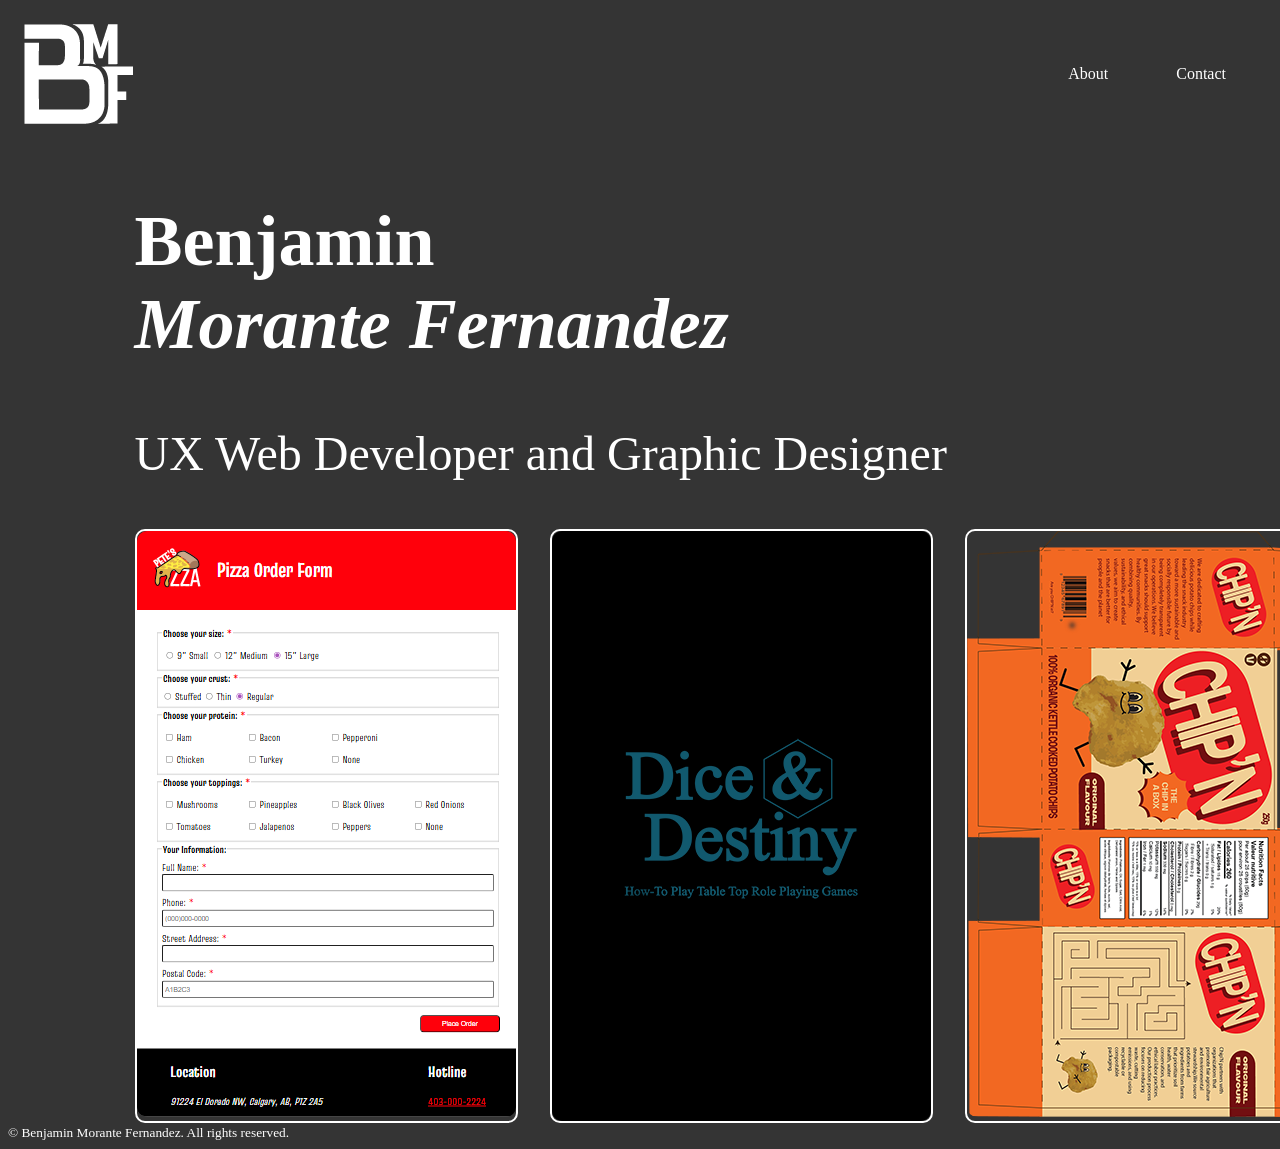
==== index.html @ 22039116 "developing project cards + added storyhive and chip'n commercial project cards + styled card hover +" ====
<!DOCTYPE html>
<html lang="en">
<head>
    <meta charset="UTF-8">
    <meta name="viewport" content="width=device-width, initial-scale=1.0">
    <title>BMF Portfolio</title>
    <link rel="stylesheet" href="styles.css">
</head>
<!-- Try to host this on Github for now -->
<body>
    <header>
        <img src="assets/BMF white logo - SAIT YR 1.webp" alt="Benjamin Morante Fernandez Logo">
        <Nav>
            <ul>
                <li><a href="about.html">About</a></li>
                <li><a href="contact.html">Contact</a></li>
            </ul>
        </Nav>
    </header>
    <main>
        <section id="hero-image">
            <h1>Benjamin<br><span id="hero_last-name">Morante Fernandez</span></h1>
            <p>UX Web Developer and Graphic Designer</p>
        </section>

        <section id="project-overview">

            <section class="project-card" id="pizza-form">
                <div class="frontside">
                    <img src="assets/pizza_form/pizza-form_tablet.png" alt="Pizza ordering form">
                </div>
                <div class="backside">
                    <h2>Pizza Ordering form</h2>
                    <p>Tasked with creating a pizza brand for a fictitous local shop and developing a responsive ordering form.</p>
                    <a href="#P1">Discover the process</a>
                </div>
            </section>

            <section class="project-card" id="storyhive">
                <div class="frontside">
                    <img src="assets/dice_and_destiny/Thumbnail.png" alt="Dice and Destiny: How to play tabletop roleplaying games">
                </div>
                <div class="backside">
                    <h2>Storyhive Application</h2>
                    <p>I've applied for Telus Storyhive's 2026 voices to create a how-to series for playing tabletop roleplaying games. Creating motion graphics for the elevator pitch</p>
                    <a href="#P1">More about Dice &amp; Destiny</a>
                </div>
            </section>

            <section class="project-card" id="chip'n">
                <div class="frontside">
                    <img src="assets/chip'n/Chip'N Box_Original Flavour.webp" alt="Chip'n Product Box">
                </div>
                <div class="backside">
                    <h2>Chip'N Commercial</h2>
                    <p>Worked in a team of 5 to produce a commercial for a chip company. Created motion graphics, edited commercial, and built the product box layouts with brand designer's graphics.  </p>
                    <a href="#P2">Learn more</a>
                </div>
            </section>
        </section>

        <section id="contact-form">

        </section>
    </main>
    <footer>
        <small>&copy; Benjamin Morante Fernandez. All rights reserved.</small>
    </footer>
</body>
</html>
---- styles.css ----
*{box-sizing: border-box;}

/* Desktop First Design */

body{
    font-family: ;
    display: grid;
    grid-template-areas: 
    "header header header"
    "main main main"
    "footer footer footer";

    background-color: #343434;
    color: white;
    /* margin: 0; */
}

/* HEADER */
header{
    grid-area: header;
    display: flex;
    justify-content: space-between;
    padding: 1rem;
    align-items: center;
}
ul li{
    display: inline;
}
ul li a{
    padding: 2rem;
    justify-content: center;
    color: white;
    text-decoration: none;
}

/* MAIN */
main{
    width: 80%;
    margin: 0 auto;
    grid-area: main;
}
#hero-image{
    font-size: 3rem;
    h1 span{
        font-style: italic;
    }
}
#project-overview{
    display: flex;
    gap: 2rem;
}
.project-card{
    position: relative;
    align-items: center;
    border: 2px solid white;
    border-radius: 10px;
    transition: transform 0.5s ease, box-shadow 0.5s ease;
    /* how do I make it so that when I hover over this card, it reveals information about the project? */
    /* maybe make it a clickable anchor as well as having a button that can take you down to the project section of the page. I don't want to send my viewer away from my page but I'll make sure to limit my file size to 1.4mb and lazy load images as well.  */
    img{
        border-radius: 10px;
    };
}
.backside{
    display: none;
    border-radius: 10px;
}
.project-card:hover{
    transform: translateY(-10px);
    box-shadow: 0 10px 10px rgba(0, 0, 0, .5);
    .backside{
        background-color: rgba(0, 0, 0, .9);
        display: block;
        position: absolute;
        top: 0;
        padding: 2rem;
        height: 100%;
    }
}

#storyhive .frontside{
    background-color: black;
    height: 100%;
    display: flex;
    align-items: center;
    border-radius: 10px;
}


/* FOOTER */
footer{
    grid-area: footer;
}

/* Tablet Design */


/* Mobile Design */
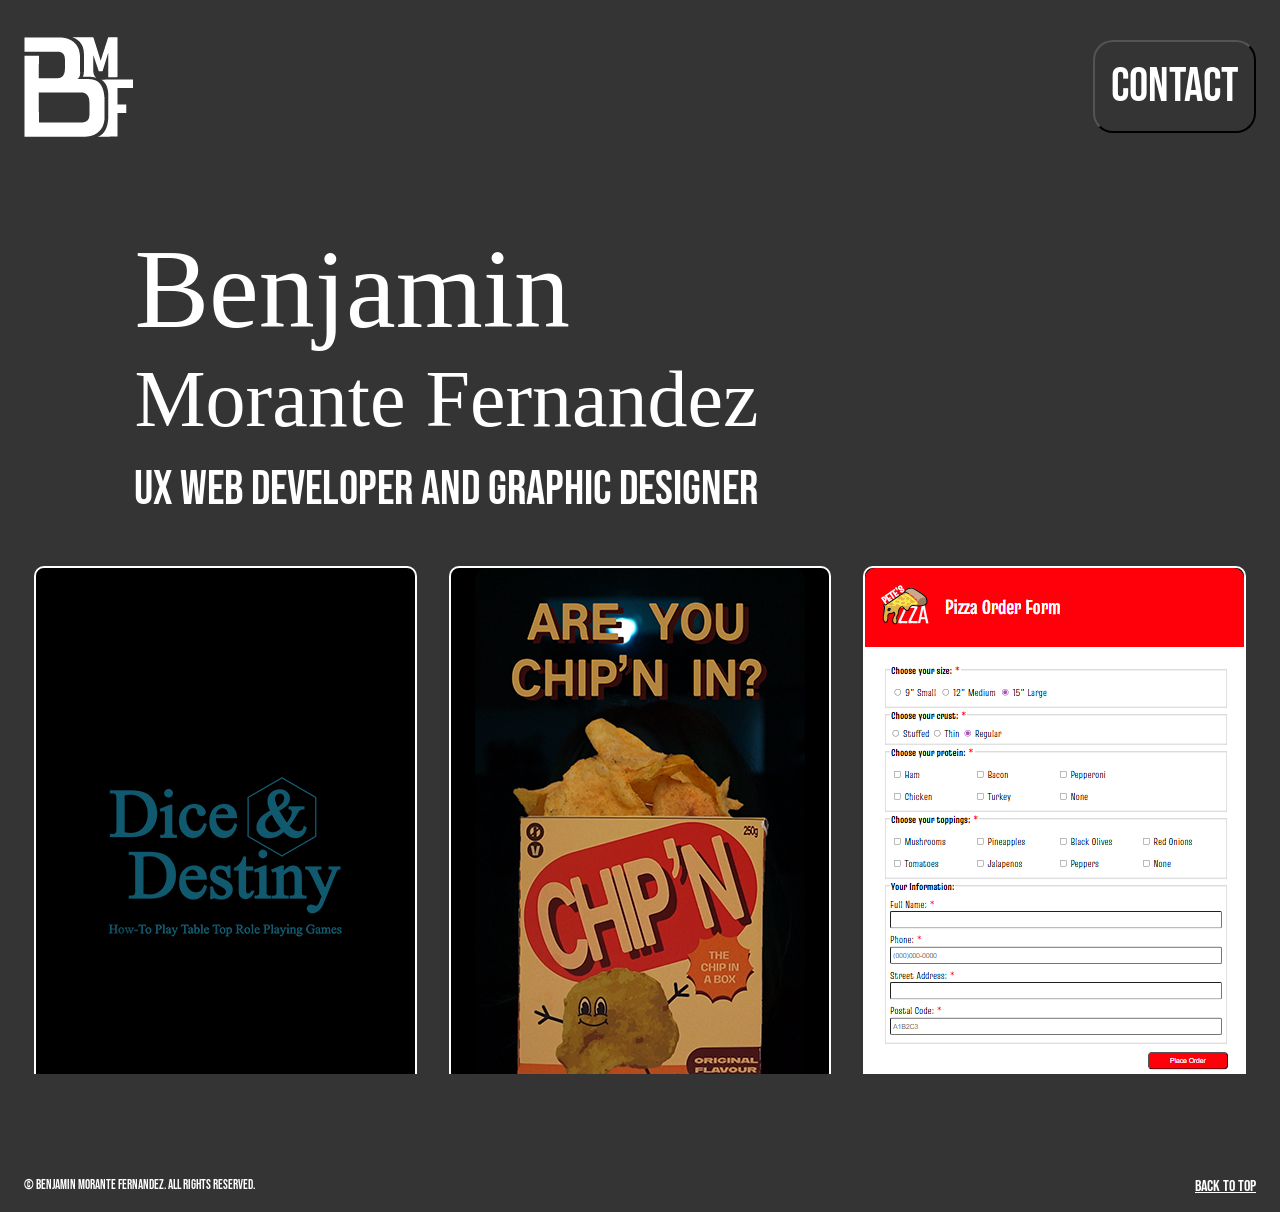
==== commit f1212ba3: "asset optimization, animation, and responsive design + optimized project-card images + added google " ====
--- a/index.html
+++ b/index.html
@@ -12,19 +12,40 @@
         <img src="assets/BMF white logo - SAIT YR 1.webp" alt="Benjamin Morante Fernandez Logo">
         <Nav>
             <ul>
-                <li><a href="about.html">About</a></li>
-                <li><a href="contact.html">Contact</a></li>
+                <li><button id="show-contact-form">Contact</button></li>
             </ul>
         </Nav>
     </header>
     <main>
-        <section id="hero-image">
-            <h1>Benjamin<br><span id="hero_last-name">Morante Fernandez</span></h1>
-            <p>UX Web Developer and Graphic Designer</p>
+        <section id="hero">
+            <h1><div id="hero_first-name">Benjamin </div><div id="hero_last-name">Morante Fernandez</div></h1>
+            <p id="hero_tag">UX Web Developer and Graphic Designer</p>
         </section>
 
         <section id="project-overview">
-
+            
+            <section class="project-card" id="storyhive">
+                <div class="frontside">
+                    <img src="assets/dice_and_destiny/Thumbnail.png" alt="Dice and Destiny: How to play tabletop roleplaying games">
+                </div>
+                <div class="backside">
+                    <h2>Storyhive Application</h2>
+                    <p>I've applied for Telus Storyhive's 2026 voices to create a how-to series for playing tabletop roleplaying games. Creating motion graphics for the elevator pitch</p>
+                    <a href="#P1">More about Dice &amp; Destiny</a>
+                </div>
+            </section>
+            
+            <section class="project-card" id="chipn">
+                <div class="frontside">
+                    <img src="assets/chipn/are-you-chipn-in.webp" alt="Chip'n Product Box">
+                </div>
+                <div class="backside">
+                    <h2>Chip'N Commercial</h2>
+                    <p>Worked in a team of 5 to produce a commercial for a chip company. Created motion graphics, edited commercial, and built the product box layouts with brand designer's graphics.  </p>
+                    <a href="#P2">Learn more</a>
+                </div>
+            </section>
+            
             <section class="project-card" id="pizza-form">
                 <div class="frontside">
                     <img src="assets/pizza_form/pizza-form_tablet.png" alt="Pizza ordering form">
@@ -35,36 +56,52 @@
                     <a href="#P1">Discover the process</a>
                 </div>
             </section>
-
-            <section class="project-card" id="storyhive">
-                <div class="frontside">
-                    <img src="assets/dice_and_destiny/Thumbnail.png" alt="Dice and Destiny: How to play tabletop roleplaying games">
-                </div>
-                <div class="backside">
-                    <h2>Storyhive Application</h2>
-                    <p>I've applied for Telus Storyhive's 2026 voices to create a how-to series for playing tabletop roleplaying games. Creating motion graphics for the elevator pitch</p>
-                    <a href="#P1">More about Dice &amp; Destiny</a>
-                </div>
-            </section>
-
-            <section class="project-card" id="chip'n">
-                <div class="frontside">
-                    <img src="assets/chip'n/Chip'N Box_Original Flavour.webp" alt="Chip'n Product Box">
-                </div>
-                <div class="backside">
-                    <h2>Chip'N Commercial</h2>
-                    <p>Worked in a team of 5 to produce a commercial for a chip company. Created motion graphics, edited commercial, and built the product box layouts with brand designer's graphics.  </p>
-                    <a href="#P2">Learn more</a>
-                </div>
-            </section>
         </section>
 
         <section id="contact-form">
+            <dialog>
+                <form action="https://formsubmit.co/b.morantefernandez@gmail.com" method="post">
+                    <fieldset>
+                        <legend>Your information</legend>
 
+                        <section>
+                            <label for="fullname">Full Name:</label>
+                            <input type="text" id="fullname" name="fullname" required>
+                        </section>
+                            <label for="email">Email:</label>
+                            <input type="email" id="email" name="email" autocomplete="email" required>
+                    </fieldset>
+                    
+                    <fieldset>
+                        <legend>Reason for Contact:</legend>
+
+                        <input type="radio" name="reason" id="general" value="general" checked required>
+                        <label for="general">General Inquiry</label>
+
+                        <input type="radio" name="reason" id="tech-support" value="tech-support">
+                        <label for="tech-support">Technical Support</label>
+
+                        <input type="radio" name="reason" id="feedback" value="feedback">
+                        <label for="feedback">Feedback</label>
+
+                        <input type="radio" name="reason" id="opportunity" value="opportunity">
+                        <label for="opportunity">Business Opportunity</label>
+                    </fieldset>
+
+                    <label for="message">Message:</label>
+                    <textarea name="message" id="message" spellcheck="true" rows="5" cols="80"></textarea>
+
+                        <input type="hidden" name="_subject" value="[Portfolio] Someone has contacted you!">
+
+                    <button type="submit">Send</button>
+
+                </form>
+            </dialog>
         </section>
     </main>
     <footer>
         <small>&copy; Benjamin Morante Fernandez. All rights reserved.</small>
+        <a href="#">Back to top</a>
     </footer>
 </body>
 </html>
--- a/styles.css
+++ b/styles.css
@@ -1,9 +1,11 @@
+@import url('https://fonts.googleapis.com/css2?family=Bebas+Neue&family=Fondamento:ital@0;1&family=Merienda:wght@300..900&display=swap');
+
 *{box-sizing: border-box;}
 
 /* Desktop First Design */
 
 body{
-    font-family: ;
+    font-family: "Bebas Neue", Arial, Helvetica, sans-serif;
     display: grid;
     grid-template-areas: 
     "header header header"
@@ -26,37 +28,75 @@
 ul li{
     display: inline;
 }
-ul li a{
+ul li button{
+    font-family: inherit;
+    font-size: 3rem;
+    background-color: #343434;
+    color: white;
+    padding: 1rem;
+    border-radius: 20px;
+}
+/* ul li a{
     padding: 2rem;
     justify-content: center;
     color: white;
     text-decoration: none;
-}
+    font-size: 2rem;
+} */
 
 /* MAIN */
 main{
+    grid-area: main;
+}
+@keyframes fadeUp{
+    from{ 
+        opacity: 0; 
+        transform: translateY(30px);
+    }
+    to{
+        opacity: 1;
+        transform: translateY(0);
+    }
+}
+#hero_first-name,#hero_last-name,#hero_tag,.project-card{
+    opacity: 0;
+    animation: fadeUp 1s ease forwards;
+}
+#hero{
     width: 80%;
     margin: 0 auto;
-    grid-area: main;
-}
-#hero-image{
-    font-size: 3rem;
-    h1 span{
-        font-style: italic;
+    font-size: 5rem;
+    h1{
+        font-family: century gothic;
+        font-weight: lighter;
+        margin-bottom: 0;
     }
 }
+#hero_first-name{
+    animation-delay: 0.2s;
+}
+#hero_last-name{
+    font-size: 6rem;
+    animation-delay: 0.4s;
+}
+#hero_tag{
+    animation-delay: 0.6s;
+    margin-top: 4rem;
+}
+
 #project-overview{
     display: flex;
     gap: 2rem;
+    justify-content: center;
 }
 .project-card{
+    background-color: black;
     position: relative;
-    align-items: center;
     border: 2px solid white;
     border-radius: 10px;
     transition: transform 0.5s ease, box-shadow 0.5s ease;
-    /* how do I make it so that when I hover over this card, it reveals information about the project? */
-    /* maybe make it a clickable anchor as well as having a button that can take you down to the project section of the page. I don't want to send my viewer away from my page but I'll make sure to limit my file size to 1.4mb and lazy load images as well.  */
+    display: flex;
+    align-items: center;
     img{
         border-radius: 10px;
     };
@@ -77,22 +117,65 @@
         height: 100%;
     }
 }
+#storyhive{animation-delay: 0.8s;}
+#chipn{animation-delay: 1s;}
+#pizza-form{animation-delay: 1.2s;}
 
 #storyhive .frontside{
-    background-color: black;
-    height: 100%;
+    height: 586px;
     display: flex;
     align-items: center;
     border-radius: 10px;
+}
+
+#chipn img{
+    margin: 0 1.5rem;
 }
 
 
 /* FOOTER */
 footer{
     grid-area: footer;
+    padding: 1rem 1rem 0.5rem 1rem;
+    display: flex;
+    justify-content: space-between;
+
+    a{
+        color: white;
+    }
 }
 
 /* Tablet Design */
+@media screen and (max-width:1400px){
+    #hero{
+        font-size: 3rem;
+    }
+    #hero_first-name{
+        font-size: 7rem;
+    }
+    #hero_last-name{
+        font-size: 5rem;
+    }
+    #hero_tag{
+        margin-top: 1rem;
+    }
 
+    #project-overview{
+        flex-wrap: wrap;
+    }
+
+}
 
 /* Mobile Design */
+@media screen and (max-width: 1000px){
+    #hero{
+        font-size: 3rem;
+        width: 100%;
+        padding: 0 4rem;
+    }
+    #project-overview{
+        flex-direction: column;
+        align-items: center;
+    }
+    
+}
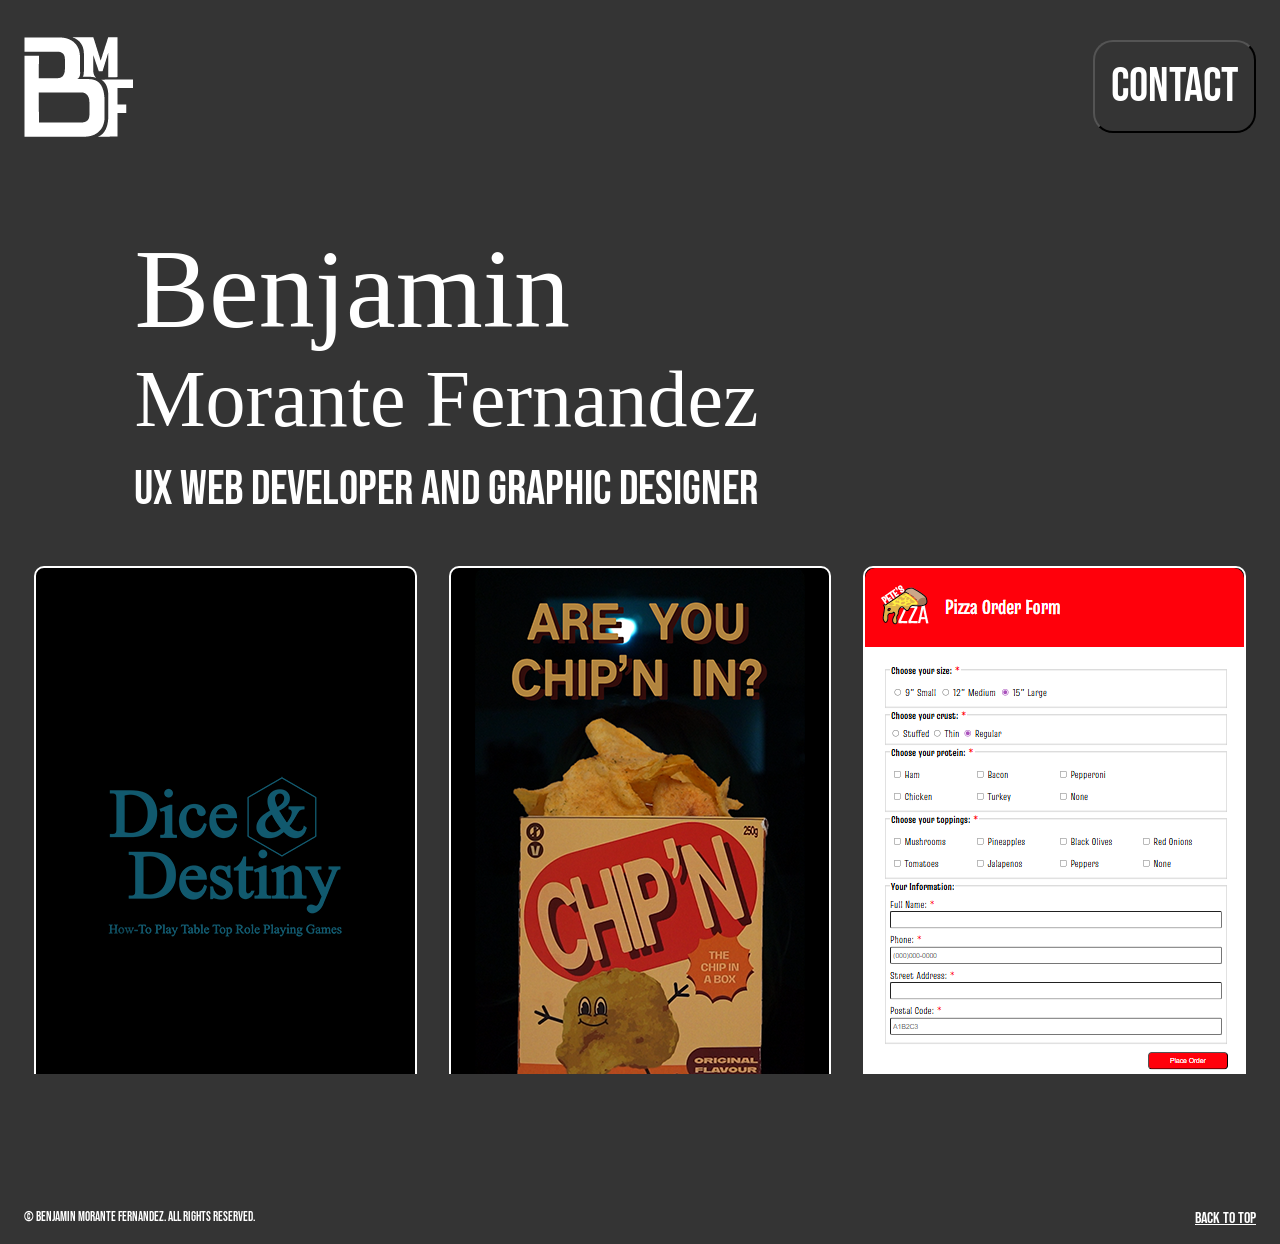
==== commit 16b111fc: "modal script and form development + javascript for contact button to open form modal + styled form m" ====
--- a/index.html
+++ b/index.html
@@ -59,33 +59,38 @@
         </section>
 
         <section id="contact-form">
-            <dialog>
+            <dialog id="modal">
+                <button id="close-contact-form">Close</button>
                 <form action="https://formsubmit.co/b.morantefernandez@gmail.com" method="post">
                     <fieldset>
                         <legend>Your information</legend>
 
                         <section>
-                            <label for="fullname">Full Name:</label>
+                            <label for="fullname">Full Name: <span class="required">*</span></label>
                             <input type="text" id="fullname" name="fullname" required>
                         </section>
-                            <label for="email">Email:</label>
+                            <label for="email">Email:<span class="required">*</span></label>
                             <input type="email" id="email" name="email" autocomplete="email" required>
                     </fieldset>
                     
-                    <fieldset>
-                        <legend>Reason for Contact:</legend>
-
-                        <input type="radio" name="reason" id="general" value="general" checked required>
-                        <label for="general">General Inquiry</label>
-
-                        <input type="radio" name="reason" id="tech-support" value="tech-support">
-                        <label for="tech-support">Technical Support</label>
-
-                        <input type="radio" name="reason" id="feedback" value="feedback">
-                        <label for="feedback">Feedback</label>
-
-                        <input type="radio" name="reason" id="opportunity" value="opportunity">
-                        <label for="opportunity">Business Opportunity</label>
+                    <fieldset id="contact-reasons">
+                        <legend>Reason for Contact:<span class="required">*</span></legend>
+                        <section>
+                            <input type="radio" name="reason" id="general" value="general" checked required>
+                            <label for="general">General Inquiry</label>
+                        </section>
+                        <section>
+                            <input type="radio" name="reason" id="tech-support" value="tech-support">
+                            <label for="tech-support">Technical Support</label>
+                        </section>
+                        <section>
+                            <input type="radio" name="reason" id="opportunity" value="opportunity">
+                            <label for="opportunity">Business Opportunity</label>
+                        </section>
+                        <section>
+                            <input type="radio" name="reason" id="feedback" value="feedback">
+                            <label for="feedback">Feedback</label>
+                        </section>
                     </fieldset>
 
                     <label for="message">Message:</label>
@@ -93,7 +98,7 @@
 
                         <input type="hidden" name="_subject" value="[Portfolio] Someone has contacted you!">
 
-                    <button type="submit">Send</button>
+                    <button id="submit-form" type="submit">Send</button>
 
                 </form>
             </dialog>
@@ -103,5 +108,6 @@
         <small>&copy; Benjamin Morante Fernandez. All rights reserved.</small>
         <a href="#">Back to top</a>
     </footer>
+    <script src="contact-form.js"></script>
 </body>
 </html>
--- a/styles.css
+++ b/styles.css
@@ -144,6 +144,72 @@
         color: white;
     }
 }
+/* MODAL Contact Form */
+dialog{
+    background-color: #343434;
+    border: none;
+    border-radius: 10px;
+    color: white;
+}
+#contact-form{
+    font-size: 1.5rem;
+    padding: 1rem;
+    display: flex;
+    flex-direction: column;
+}
+form{
+    display: flex;
+    flex-direction: column;
+}
+.required{color: red;}
+#close-contact-form,#submit-form{
+    font-family: inherit;
+    font-size: 1.5rem;
+    padding: 0.5rem 1rem;
+    border-radius: 15px;
+    background-color: #343434;
+    color: white;
+}
+#close-contact-form{
+    display: block;
+    justify-self: end;
+}
+label{
+    font-family: Arial, Helvetica, sans-serif;
+}
+legend,label[for="message"]{
+    font-size: 2rem;
+    font-family: inherit;
+}
+#fullname, fieldset{
+    margin-bottom: 1rem;
+}
+input[type="text"], input[type="email"]{
+    padding: 0.5rem;
+    font-size: 1.25rem;
+}
+#contact-reasons{
+    display: grid;
+    grid-template-columns: 1fr 1fr 1fr 1fr;
+}
+input[type="radio"]{cursor:pointer;}
+input[type="radio"]+label{
+    display: inline;
+    cursor: pointer;
+    margin-right:1rem;
+}
+fieldset,label[for="message"]{
+    padding-left: 1.5rem;
+    margin-left: 0;
+}
+textarea{
+    margin-bottom: 1rem;
+    font-size: 1.25rem;
+    padding: 0.5rem;
+}
+dialog::backdrop{
+    background-color: rgba(0, 0, 0, 0.5);
+}
 
 /* Tablet Design */
 @media screen and (max-width:1400px){
@@ -163,7 +229,12 @@
     #project-overview{
         flex-wrap: wrap;
     }
-
+    
+    #contact-reasons{
+    display: grid;
+    grid-template-columns: 1fr 1fr;
+    }
+    
 }
 
 /* Mobile Design */
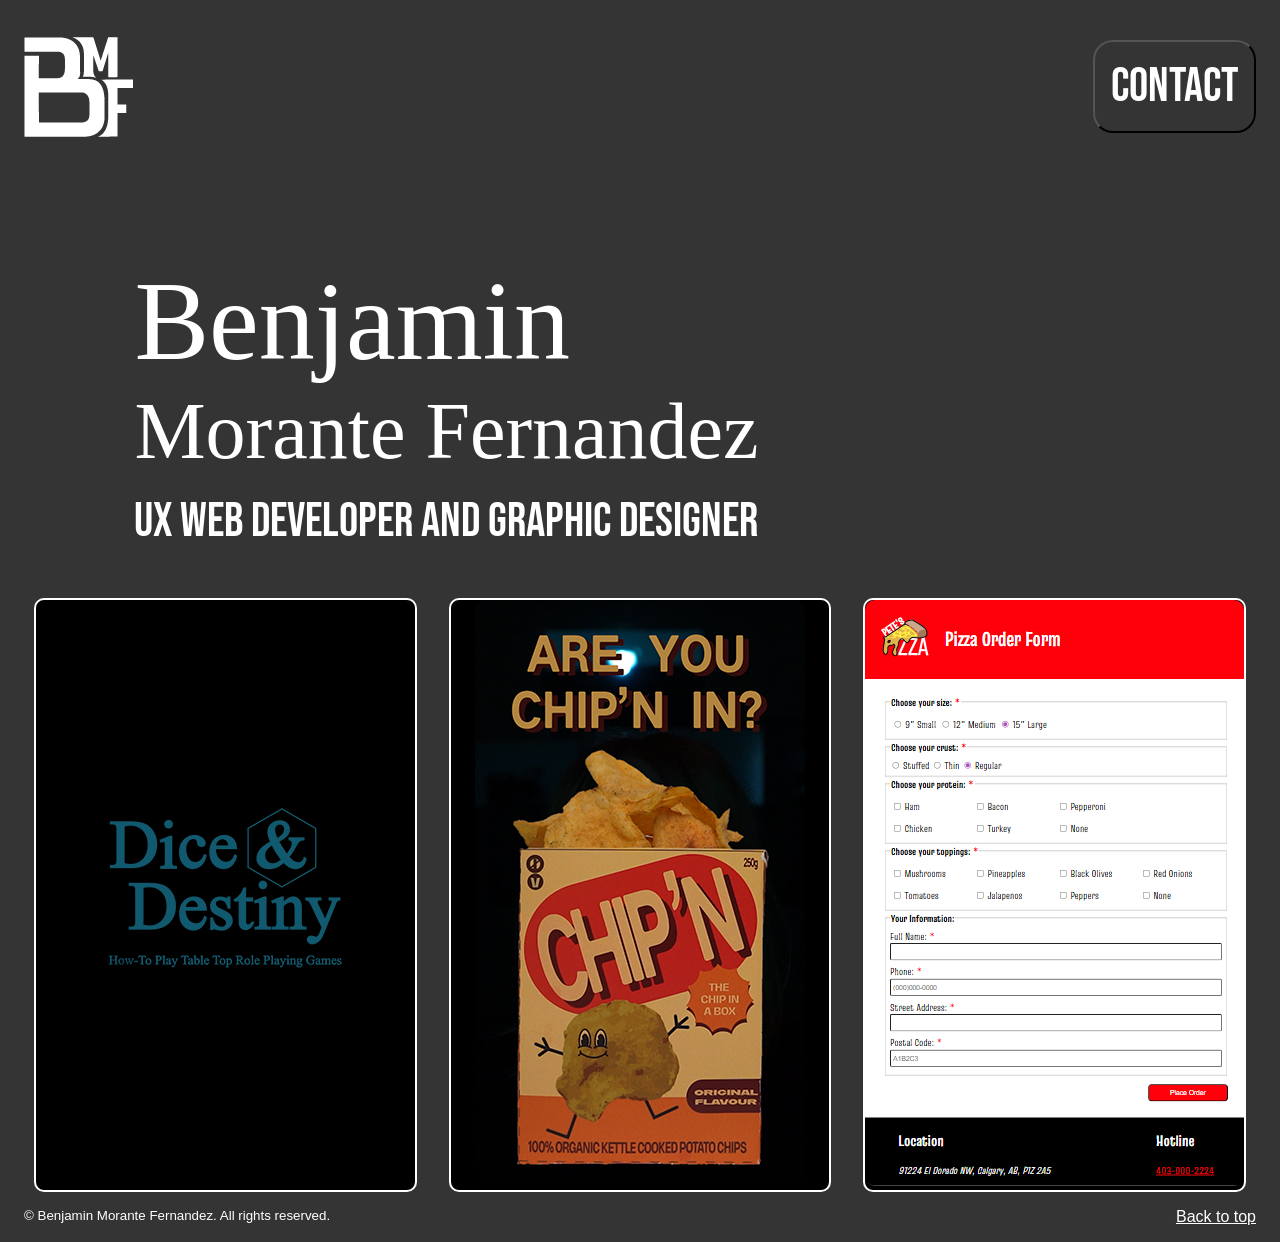
==== commit d6586677: "rearranged html and fix responsive design + styled backside of project-cards + changed hero section " ====
--- a/index.html
+++ b/index.html
@@ -17,54 +17,13 @@
         </Nav>
     </header>
     <main>
-        <section id="hero">
-            <h1><div id="hero_first-name">Benjamin </div><div id="hero_last-name">Morante Fernandez</div></h1>
-            <p id="hero_tag">UX Web Developer and Graphic Designer</p>
-        </section>
-
-        <section id="project-overview">
-            
-            <section class="project-card" id="storyhive">
-                <div class="frontside">
-                    <img src="assets/dice_and_destiny/Thumbnail.png" alt="Dice and Destiny: How to play tabletop roleplaying games">
-                </div>
-                <div class="backside">
-                    <h2>Storyhive Application</h2>
-                    <p>I've applied for Telus Storyhive's 2026 voices to create a how-to series for playing tabletop roleplaying games. Creating motion graphics for the elevator pitch</p>
-                    <a href="#P1">More about Dice &amp; Destiny</a>
-                </div>
-            </section>
-            
-            <section class="project-card" id="chipn">
-                <div class="frontside">
-                    <img src="assets/chipn/are-you-chipn-in.webp" alt="Chip'n Product Box">
-                </div>
-                <div class="backside">
-                    <h2>Chip'N Commercial</h2>
-                    <p>Worked in a team of 5 to produce a commercial for a chip company. Created motion graphics, edited commercial, and built the product box layouts with brand designer's graphics.  </p>
-                    <a href="#P2">Learn more</a>
-                </div>
-            </section>
-            
-            <section class="project-card" id="pizza-form">
-                <div class="frontside">
-                    <img src="assets/pizza_form/pizza-form_tablet.png" alt="Pizza ordering form">
-                </div>
-                <div class="backside">
-                    <h2>Pizza Ordering form</h2>
-                    <p>Tasked with creating a pizza brand for a fictitous local shop and developing a responsive ordering form.</p>
-                    <a href="#P1">Discover the process</a>
-                </div>
-            </section>
-        </section>
-
         <section id="contact-form">
             <dialog id="modal">
                 <button id="close-contact-form">Close</button>
                 <form action="https://formsubmit.co/b.morantefernandez@gmail.com" method="post">
                     <fieldset>
                         <legend>Your information</legend>
-
+    
                         <section>
                             <label for="fullname">Full Name: <span class="required">*</span></label>
                             <input type="text" id="fullname" name="fullname" required>
@@ -92,17 +51,68 @@
                             <label for="feedback">Feedback</label>
                         </section>
                     </fieldset>
-
+    
                     <label for="message">Message:</label>
                     <textarea name="message" id="message" spellcheck="true" rows="5" cols="80"></textarea>
-
+    
                         <input type="hidden" name="_subject" value="[Portfolio] Someone has contacted you!">
-
+    
                     <button id="submit-form" type="submit">Send</button>
-
                 </form>
             </dialog>
         </section>
+
+        <section id="hero">
+            <h1><div id="hero_first-name">Benjamin </div><div id="hero_last-name">Morante Fernandez</div></h1>
+            <p id="hero_tag">UX Web Developer and Graphic Designer</p>
+        </section>
+
+        <section id="project-overview"> 
+            <section class="project-card" id="storyhive">
+                <div class="frontside">
+                    <img src="assets/dice_and_destiny/Thumbnail.png" alt="Dice and Destiny: How to play tabletop roleplaying games">
+                </div>
+                <div class="backside">
+                    <h2>Storyhive Application</h2>
+                    <p>I've applied for Telus Storyhive's 2026 voices to create a how-to series for playing tabletop roleplaying games. Creating motion graphics for the elevator pitch</p>
+                    <a href="#P1">Learn More</a>
+                </div>
+            </section>
+            
+            <section class="project-card" id="chipn">
+                <div class="frontside">
+                    <img src="assets/chipn/are-you-chipn-in.webp" alt="Chip'n Product Box">
+                </div>
+                <div class="backside">
+                    <h2>Chip'N Commercial</h2>
+                    <p>Worked in a team of 5 to produce a commercial for a chip company. Created motion graphics, edited commercial, and built the product box layouts with brand designer's graphics.  </p>
+                    <a href="#P2">Learn more</a>
+                </div>
+            </section>
+            
+            <section class="project-card" id="pizza-form">
+                <div class="frontside">
+                    <img src="assets/pizza_form/pizza-form_tablet.png" alt="Pizza ordering form">
+                </div>
+                <div class="backside">
+                    <h2>Pizza Ordering form</h2>
+                    <p>Tasked with creating a pizza brand for a fictitous local shop and developing a responsive ordering form.</p>
+                    <a href="#P1">Learn More</a>
+                </div>
+            </section>
+        </section>
+
+        <!-- <section id="project-details">
+            <section id="P1">
+                <h2>Dice &amp; Destiny</h2>
+            </section>
+            <section id="P2">
+                <h2>Chip'N Commercial</h2>
+            </section>
+            <section id="P3">
+                <h2>Pizza Order Form</h2>
+            </section>
+        </section> -->
     </main>
     <footer>
         <small>&copy; Benjamin Morante Fernandez. All rights reserved.</small>
--- a/styles.css
+++ b/styles.css
@@ -5,7 +5,7 @@
 /* Desktop First Design */
 
 body{
-    font-family: "Bebas Neue", Arial, Helvetica, sans-serif;
+    font-family: Arial, Helvetica, sans-serif;
     display: grid;
     grid-template-areas: 
     "header header header"
@@ -24,6 +24,7 @@
     justify-content: space-between;
     padding: 1rem;
     align-items: center;
+    font-family: "Bebas Neue", Arial, Helvetica, sans-serif;
 }
 ul li{
     display: inline;
@@ -82,6 +83,7 @@
 #hero_tag{
     animation-delay: 0.6s;
     margin-top: 4rem;
+    font-family: "Bebas Neue", Arial, Helvetica, sans-serif;
 }
 
 #project-overview{
@@ -110,11 +112,23 @@
     box-shadow: 0 10px 10px rgba(0, 0, 0, .5);
     .backside{
         background-color: rgba(0, 0, 0, .9);
-        display: block;
+        padding: 2rem;
+        height: 100%;
         position: absolute;
         top: 0;
-        padding: 2rem;
-        height: 100%;
+        font-size: 1.5rem;
+        display: grid;
+        grid-template-rows: 1fr 5fr 1fr;
+        a{
+            justify-self: end;
+            align-self: center;
+            background-color: #343434;
+            color: white;
+            border-radius: 10px;
+            padding: 0.5rem 1rem;
+            text-decoration: none;
+
+        }
     }
 }
 #storyhive{animation-delay: 0.8s;}
@@ -239,11 +253,17 @@
 
 /* Mobile Design */
 @media screen and (max-width: 1000px){
-    #hero{
+    #hero_first-name{
+        font-size: 5rem;
+    }
+    #hero_last-name{
         font-size: 3rem;
-        width: 100%;
-        padding: 0 4rem;
-    }
+    }
+    #hero_tag{
+        font-size: 2rem;
+        margin-top: 1rem;
+    }
+
     #project-overview{
         flex-direction: column;
         align-items: center;
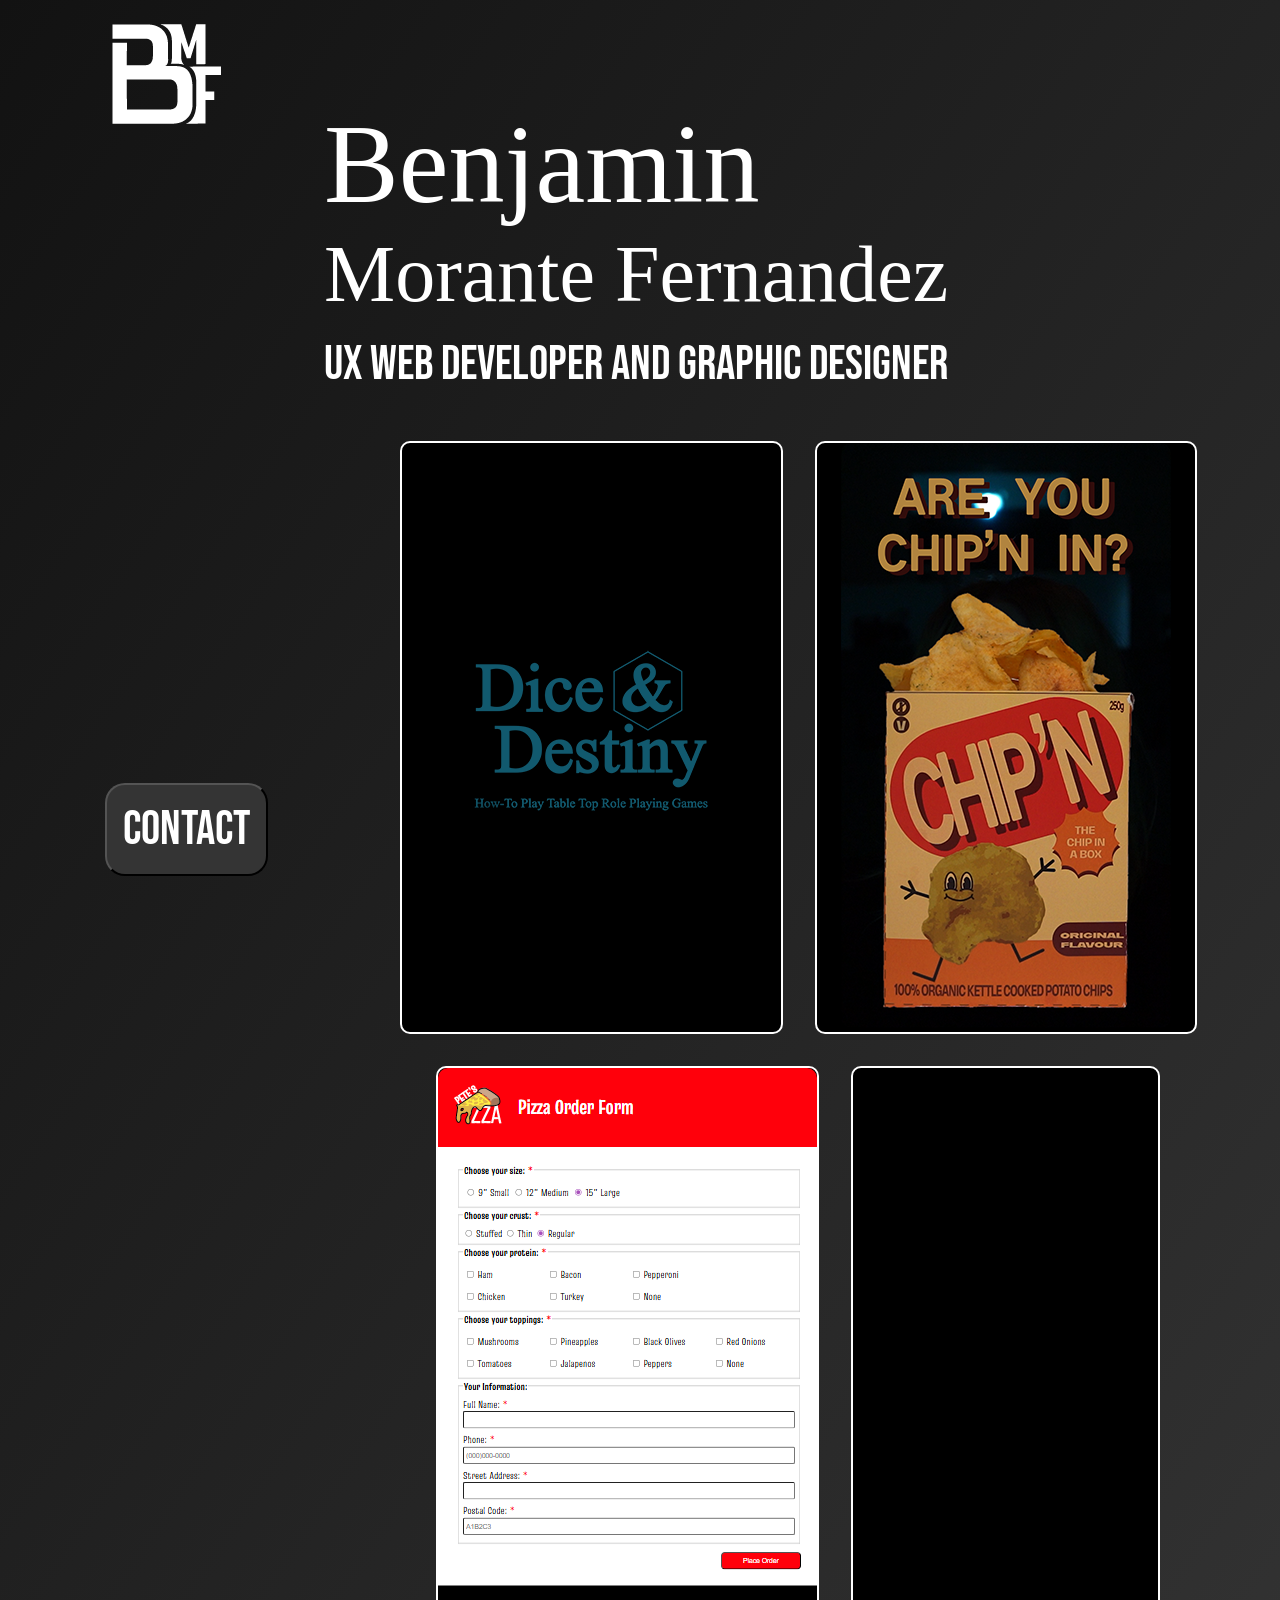
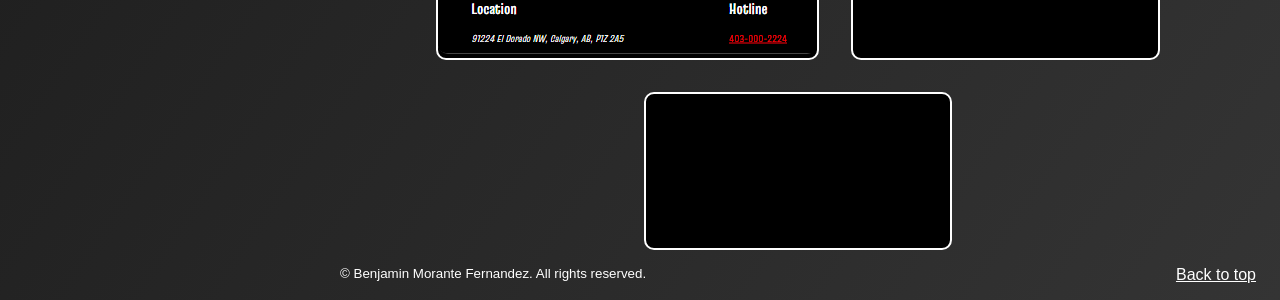
==== commit dd367276: "styles upgrade backed up styles and began revisions [ ] grid [ ] connect page [ ] about page" ====
--- a/index.html
+++ b/index.html
@@ -75,7 +75,7 @@
                 <div class="backside">
                     <h2>Storyhive Application</h2>
                     <p>I've applied for Telus Storyhive's 2026 voices to create a how-to series for playing tabletop roleplaying games. Creating motion graphics for the elevator pitch</p>
-                    <a href="#P1">Learn More</a>
+                    <!-- <a href="#P1">Learn More</a> -->
                 </div>
             </section>
             
@@ -86,7 +86,7 @@
                 <div class="backside">
                     <h2>Chip'N Commercial</h2>
                     <p>Worked in a team of 5 to produce a commercial for a chip company. Created motion graphics, edited commercial, and built the product box layouts with brand designer's graphics.  </p>
-                    <a href="#P2">Learn more</a>
+                   <!--  <a href="#P2">Learn more</a> -->
                 </div>
             </section>
             
@@ -97,9 +97,38 @@
                 <div class="backside">
                     <h2>Pizza Ordering form</h2>
                     <p>Tasked with creating a pizza brand for a fictitous local shop and developing a responsive ordering form.</p>
-                    <a href="#P1">Learn More</a>
+                    <!-- <a href="#P1">Learn More</a> -->
                 </div>
             </section>
+            
+            <section class="project-card" id="brand-guideline">
+                <div class="frontside">
+                    <img src="" alt="">
+                    <video>
+                        <source src="assets/">
+                    </video>
+                </div>
+                <div class="backside">
+                    <h2>TreeHouse Music Studios' Brand Guidelines</h2>
+                    <p>Delivered full guideline document with working files for mockups and standard file sizes for various usage</p>
+                    <!-- <a href="#P1">Learn More</a> -->
+                </div>
+            </section>
+            <section class="project-card" id="Shangri-la-resort">
+                <div class="frontside">
+                    <img src="" alt="">
+                    <video>
+                        <source src="assets/">
+                    </video>
+                </div>
+                <div class="backside">
+                    <h2>Shangri-la Beach Resort</h2>
+                    <p>Created a semantically optimized webpage for a beach resort. With a booking order form and  </p>
+                    <!-- <a href="#P1">Learn More</a> -->
+                </div>
+            </section>
+            
+
         </section>
 
         <!-- <section id="project-details">
--- a/styles.css
+++ b/styles.css
@@ -3,16 +3,29 @@
 *{box-sizing: border-box;}
 
 /* Desktop First Design */
+/* 
+April 23, 2026 Vision
+[] Left Navigation bar
+[] Text fades in from the left 
+[] 
+
+*/
 
 body{
     font-family: Arial, Helvetica, sans-serif;
     display: grid;
     grid-template-areas: 
-    "header header header"
-    "main main main"
-    "footer footer footer";
-
-    background-color: #343434;
+    "header main"
+    "header main"
+    "header footer";
+    grid-template-columns: 1fr 3fr;
+    grid-template-rows: 3fr 1fr ;
+
+    background: linear-gradient(
+        to left top,
+        #343434,
+        #121212
+    );
     color: white;
     /* margin: 0; */
 }
@@ -21,6 +34,8 @@
 header{
     grid-area: header;
     display: flex;
+    flex-direction: column;
+    height: 100vh;
     justify-content: space-between;
     padding: 1rem;
     align-items: center;
@@ -64,7 +79,7 @@
     animation: fadeUp 1s ease forwards;
 }
 #hero{
-    width: 80%;
+    grid-column: span 3;
     margin: 0 auto;
     font-size: 5rem;
     h1{
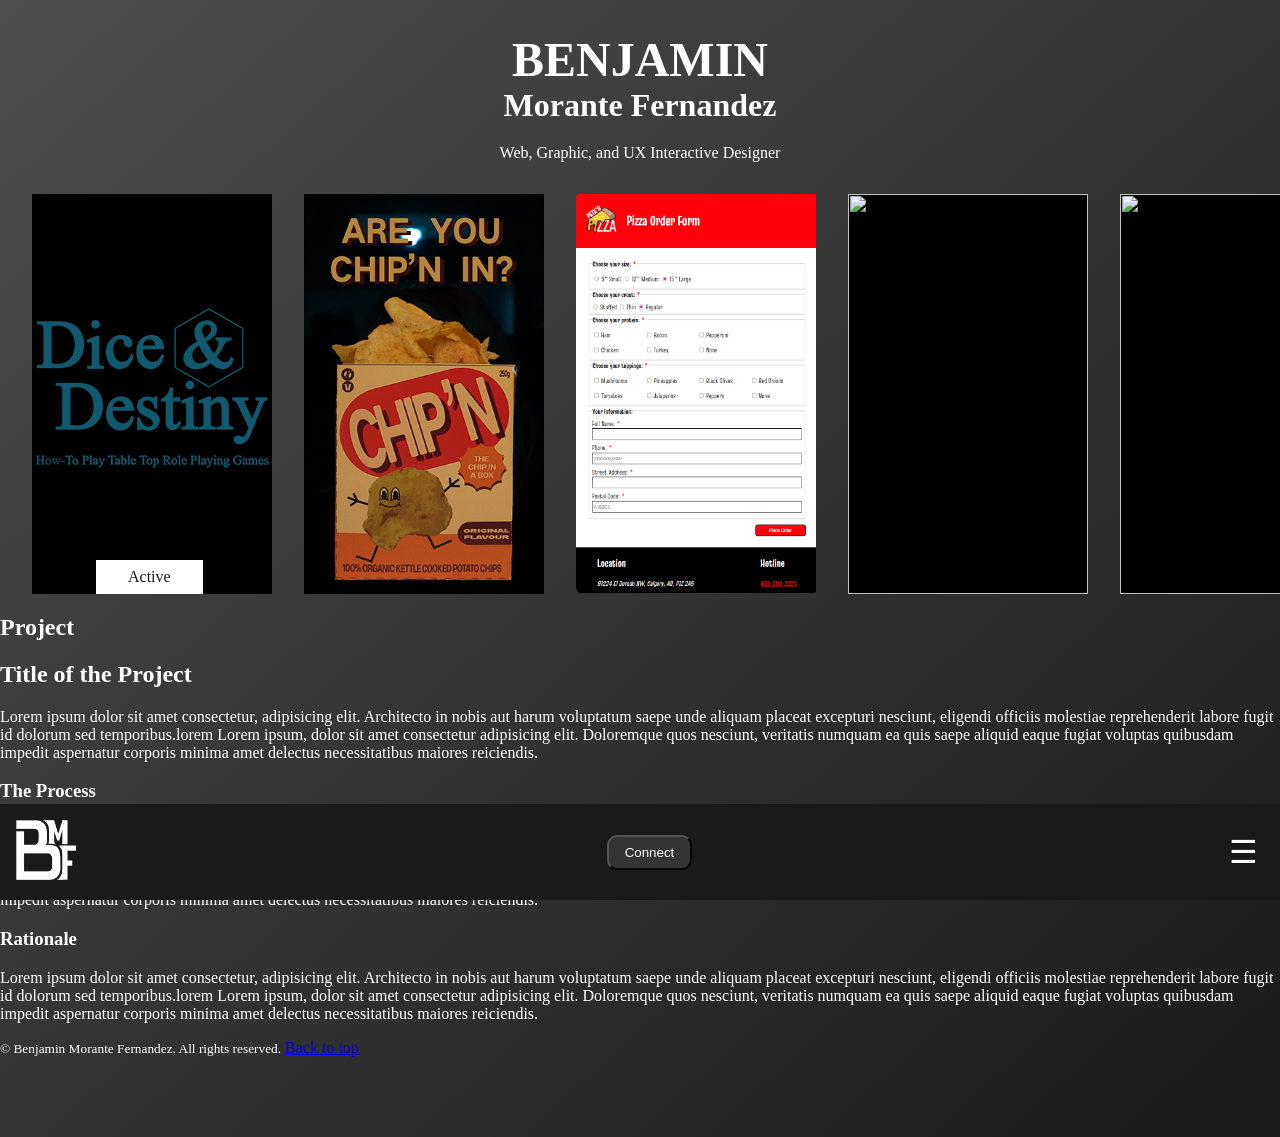
==== commit 3eb37431: "Switched to MB1 Design Backed up stylings Created new styles Adjusted and restructured to a MB1 appr" ====
--- a/index.html
+++ b/index.html
@@ -3,133 +3,161 @@
 <head>
     <meta charset="UTF-8">
     <meta name="viewport" content="width=device-width, initial-scale=1.0">
-    <title>BMF Portfolio</title>
-    <link rel="stylesheet" href="styles.css">
+    <title>Ben-MF</title>
+    <link rel="stylesheet" href="new-styles.css">
 </head>
-<!-- Try to host this on Github for now -->
+
 <body>
-    <header>
-        <img src="assets/BMF white logo - SAIT YR 1.webp" alt="Benjamin Morante Fernandez Logo">
-        <Nav>
+    <header id="masthead">
+        <div class="header-content">
+        <a href="index.html"><img src="assets/BMF white logo - SAIT YR 1.webp" alt="Benjamin Morante Fernandez Logo" width="60" height="60"></a>
+        
+        <nav id="menu">
             <ul>
-                <li><button id="show-contact-form">Contact</button></li>
+                <li><a href="about-me.html">About Me</a></li>
+                <li><a href="contact.html">Contact</a></li>
+                <li><button>Accessibility</button></li>
             </ul>
-        </Nav>
+        </nav>
+        
+        <button id="show-contact-form" class="button">Connect</button>
+
+        <!-- Hamburger Menu: Trigram of Heaven -->
+        <button id="toggle">&#9776;</button>
+        </div>
     </header>
     <main>
-        <section id="contact-form">
-            <dialog id="modal">
-                <button id="close-contact-form">Close</button>
-                <form action="https://formsubmit.co/b.morantefernandez@gmail.com" method="post">
-                    <fieldset>
-                        <legend>Your information</legend>
-    
-                        <section>
-                            <label for="fullname">Full Name: <span class="required">*</span></label>
-                            <input type="text" id="fullname" name="fullname" required>
-                        </section>
-                            <label for="email">Email:<span class="required">*</span></label>
-                            <input type="email" id="email" name="email" autocomplete="email" required>
-                    </fieldset>
-                    
-                    <fieldset id="contact-reasons">
-                        <legend>Reason for Contact:<span class="required">*</span></legend>
-                        <section>
-                            <input type="radio" name="reason" id="general" value="general" checked required>
-                            <label for="general">General Inquiry</label>
-                        </section>
-                        <section>
-                            <input type="radio" name="reason" id="tech-support" value="tech-support">
-                            <label for="tech-support">Technical Support</label>
-                        </section>
-                        <section>
-                            <input type="radio" name="reason" id="opportunity" value="opportunity">
-                            <label for="opportunity">Business Opportunity</label>
-                        </section>
-                        <section>
-                            <input type="radio" name="reason" id="feedback" value="feedback">
-                            <label for="feedback">Feedback</label>
-                        </section>
-                    </fieldset>
-    
-                    <label for="message">Message:</label>
-                    <textarea name="message" id="message" spellcheck="true" rows="5" cols="80"></textarea>
-    
-                        <input type="hidden" name="_subject" value="[Portfolio] Someone has contacted you!">
-    
-                    <button id="submit-form" type="submit">Send</button>
-                </form>
-            </dialog>
+    <section id="contact-form">
+        <dialog id="modal">
+
+        <div>
+            <p><span class="required">*</span> = required</p>
+            <button id="close-contact-form" class="button">✖</button>
+        </div>
+
+        <form action="https://formsubmit.co/b.morantefernandez@gmail.com" method="post">
+            <fieldset id="info">
+                <legend>Your information <span class="required">*</span></legend>
+
+                <section>
+                    <label for="fullname">Full Name:</label>
+                    <input type="text" id="fullname" name="fullname" required>
+                </section>
+                    <label for="email">Email:</label>
+                    <input type="email" id="email" name="email" autocomplete="email" required>
+            </fieldset>
+            
+            <fieldset id="contact-reasons">
+                <legend>Reason for Contact:<span class="required">*</span></legend>
+                <section>
+                    <input type="radio" name="reason" id="general" value="general" checked required>
+                    <label for="general">General Inquiry</label>
+                </section>
+                <section>
+                    <input type="radio" name="reason" id="tech-support" value="tech-support">
+                    <label for="tech-support">Technical Support</label>
+                </section>
+                <section>
+                    <input type="radio" name="reason" id="opportunity" value="opportunity">
+                    <label for="opportunity">Business Opportunity</label>
+                </section>
+                <section>
+                    <input type="radio" name="reason" id="feedback" value="feedback">
+                    <label for="feedback">Feedback</label>
+                </section>
+            </fieldset>
+
+            <label for="message">Message:</label>
+            <textarea name="message" id="message" spellcheck="true"></textarea>
+
+                <input type="hidden" name="_subject" value="[Portfolio] Someone has contacted you!">
+
+            <button id="submit-form" class="button" type="submit">Send</button>
+        </form>
+        </dialog>
+    </section>
+
+    <section id="hero">
+        <h1>
+            <div id="hero_first-name">Benjamin </div>
+            <div id="hero_last-name">Morante Fernandez</div>
+        </h1>
+        <p id="hero_tag">Web, Graphic, and UX Interactive Designer</p>
+    </section>
+
+    <section id="project-carousel"> 
+        <section class="project-card" id="storyhive" class="selected-project">
+            <div class="frontside">
+                <img src="assets/dice_and_destiny/Thumbnail.png" alt="Dice and Destiny: How to play tabletop roleplaying games"> 
+                <p class="status">Active</p>
+            </div>
+            <div class="backside">
+                <h2>Storyhive Application</h2>
+                <p>Created an elevator pitch for a how-to series that focuses on tabletop roleplaying games. Created motion graphics, videography, and editing </p>
+            </div>
         </section>
+        
+        <section class="project-card" id="chipn">
+            <div class="frontside">
+                <img src="assets/chipn/are-you-chipn-in.webp" alt="" width="240" height="400">
+            </div>
+            <div class="backside">
+                <h2>Chip'N Commercial</h2>
+                <p>Produced a commercial for a chip company with a group of 5. In charge of creating motion graphics, editing, location, props, and lighting.</p>
+            </div>
+        </section>
+        
+        <section class="project-card" id="pizza-form">
+            <div class="frontside">
+                <img src="assets/pizza_form/pizza-form_tablet.png" alt="Pizza ordering form" width="240" height="400">
+            </div>
+            <div class="backside">
+                <h2>Pizza Ordering form</h2>
+                <p>Creating a Brand Logo, Graphic Elements, and a functional order form for a fictitous local pizza establishment</p>
+            </div>
+        </section>
+        
+        <section class="project-card" id="brand-guideline">
+            <div class="frontside">
+                <img src="https://placehold.co/240x400" alt="" width="240" height="400">
+                <video>
+                    <source src="assets/">
+                </video>
+            </div>
+            <div class="backside">
+                <h2>TreeHouse Music Studios' Brand Guidelines</h2>
+                <p>Delivered full guideline document with working files for mockups and standard file sizes for various usage</p>
+            </div>
+        </section>
+        <section class="project-card" id="Shangri-la-resort">
+            <div class="frontside">
+                <img src="https://placehold.co/240x400" alt="" width="240" height="400">
+                <video>
+                    <source src="assets/">
+                </video>
+            </div>
+            <div class="backside">
+                <h2>Shangri-la Beach Resort</h2>
+                <p>Created a semantically optimized webpage for a beach resort. With a booking order form and  </p>
+            </div>
+        </section>
+        
 
-        <section id="hero">
-            <h1><div id="hero_first-name">Benjamin </div><div id="hero_last-name">Morante Fernandez</div></h1>
-            <p id="hero_tag">UX Web Developer and Graphic Designer</p>
-        </section>
+    </section>
 
-        <section id="project-overview"> 
-            <section class="project-card" id="storyhive">
-                <div class="frontside">
-                    <img src="assets/dice_and_destiny/Thumbnail.png" alt="Dice and Destiny: How to play tabletop roleplaying games">
-                </div>
-                <div class="backside">
-                    <h2>Storyhive Application</h2>
-                    <p>I've applied for Telus Storyhive's 2026 voices to create a how-to series for playing tabletop roleplaying games. Creating motion graphics for the elevator pitch</p>
-                    <!-- <a href="#P1">Learn More</a> -->
-                </div>
-            </section>
-            
-            <section class="project-card" id="chipn">
-                <div class="frontside">
-                    <img src="assets/chipn/are-you-chipn-in.webp" alt="Chip'n Product Box">
-                </div>
-                <div class="backside">
-                    <h2>Chip'N Commercial</h2>
-                    <p>Worked in a team of 5 to produce a commercial for a chip company. Created motion graphics, edited commercial, and built the product box layouts with brand designer's graphics.  </p>
-                   <!--  <a href="#P2">Learn more</a> -->
-                </div>
-            </section>
-            
-            <section class="project-card" id="pizza-form">
-                <div class="frontside">
-                    <img src="assets/pizza_form/pizza-form_tablet.png" alt="Pizza ordering form">
-                </div>
-                <div class="backside">
-                    <h2>Pizza Ordering form</h2>
-                    <p>Tasked with creating a pizza brand for a fictitous local shop and developing a responsive ordering form.</p>
-                    <!-- <a href="#P1">Learn More</a> -->
-                </div>
-            </section>
-            
-            <section class="project-card" id="brand-guideline">
-                <div class="frontside">
-                    <img src="" alt="">
-                    <video>
-                        <source src="assets/">
-                    </video>
-                </div>
-                <div class="backside">
-                    <h2>TreeHouse Music Studios' Brand Guidelines</h2>
-                    <p>Delivered full guideline document with working files for mockups and standard file sizes for various usage</p>
-                    <!-- <a href="#P1">Learn More</a> -->
-                </div>
-            </section>
-            <section class="project-card" id="Shangri-la-resort">
-                <div class="frontside">
-                    <img src="" alt="">
-                    <video>
-                        <source src="assets/">
-                    </video>
-                </div>
-                <div class="backside">
-                    <h2>Shangri-la Beach Resort</h2>
-                    <p>Created a semantically optimized webpage for a beach resort. With a booking order form and  </p>
-                    <!-- <a href="#P1">Learn More</a> -->
-                </div>
-            </section>
-            
+    <section id="selected-project">
+        <h1>Project</h1>
+        <h2 class="title">Title of the Project</h2>
+        <p class="synopsis">Lorem ipsum dolor sit amet consectetur, adipisicing elit. Architecto in nobis aut harum voluptatum saepe unde aliquam placeat excepturi nesciunt, eligendi officiis molestiae reprehenderit labore fugit id dolorum sed temporibus.lorem Lorem ipsum, dolor sit amet consectetur adipisicing elit. Doloremque quos nesciunt, veritatis numquam ea quis saepe aliquid eaque fugiat voluptas quibusdam impedit aspernatur corporis minima amet delectus necessitatibus maiores reiciendis.</p>
+        
+        <h3>The Process</h3>
+        <img src="https://placehold.co/160x160" alt="">
+        <p>Lorem ipsum dolor sit amet consectetur, adipisicing elit. Architecto in nobis aut harum voluptatum saepe unde aliquam placeat excepturi nesciunt, eligendi officiis molestiae reprehenderit labore fugit id dolorum sed temporibus.lorem Lorem ipsum, dolor sit amet consectetur adipisicing elit. Doloremque quos nesciunt, veritatis numquam ea quis saepe aliquid eaque fugiat voluptas quibusdam impedit aspernatur corporis minima amet delectus necessitatibus maiores reiciendis.</p>
 
-        </section>
+        <h3>Rationale</h3>
+        <p>Lorem ipsum dolor sit amet consectetur, adipisicing elit. Architecto in nobis aut harum voluptatum saepe unde aliquam placeat excepturi nesciunt, eligendi officiis molestiae reprehenderit labore fugit id dolorum sed temporibus.lorem Lorem ipsum, dolor sit amet consectetur adipisicing elit. Doloremque quos nesciunt, veritatis numquam ea quis saepe aliquid eaque fugiat voluptas quibusdam impedit aspernatur corporis minima amet delectus necessitatibus maiores reiciendis.</p>
+        
+    </section>
 
         <!-- <section id="project-details">
             <section id="P1">
@@ -148,5 +176,6 @@
         <a href="#">Back to top</a>
     </footer>
     <script src="contact-form.js"></script>
+    <script src="script.js"></script>
 </body>
 </html>
--- a/new-styles.css
+++ b/new-styles.css
@@ -0,0 +1,331 @@
+*{box-sizing: border-box;}
+
+:root{
+    /* Color Variables */
+    --light-grey: #4e4e4e;
+    --grey: #343434;
+    --dark-grey: #1a1a1a;
+    --dark-grey-alpha: rgba(26, 26, 26,0.75);
+}
+
+@keyframes fadeUp{
+    from{ 
+        opacity: 0; 
+        transform: translateY(30px);
+    }
+    to{
+        opacity: 1;
+        transform: translateY(0);
+    }
+}
+
+/* 
+================ MOBILE FIRST 
+Making a portfolio to showcase the skills I've learned in my first year as an Interactive Design student majoring in Web Development.
+*/
+body{
+    background: linear-gradient( to bottom right, var(--light-grey), var(--grey), var(--dark-grey));
+    color: white;
+
+    margin: 0 0 5rem 0;
+}
+
+/* Design Classes */
+.button{
+    background-color: var(--grey);
+    color: white;
+}
+
+/* 
+===== MASTHEAD
+For Mobile Design, this should stick to the bottom, making it easier to navigate though the menu on your phone one-handed.
+*/
+header{
+    position: relative;
+    z-index: 999;
+}
+.header-content{
+    display: flex;
+    justify-content: space-between;
+    align-items: center;
+
+    width: 100%;
+    margin: 0;
+    padding: 1rem;
+    
+    background-color: var(--dark-grey);
+    
+    position: fixed;
+    bottom: 0;
+}
+button#show-contact-form{
+    padding: 0.5rem 1rem;
+    border-radius: 10px;
+}
+button#toggle{
+    font-size: 2rem;
+    background: none;
+    color: white;
+    border: none;
+    cursor: pointer;
+}
+nav{
+    background-color: var(--dark-grey);
+    position:absolute;
+    bottom: 100%;
+    z-index: 999;
+    width: 50%;
+    right: 0;
+    display: none;
+}
+nav ul{
+    width: 100%;
+    padding: 0;
+    text-align: center;
+}
+nav ul li{
+    display: block;
+    list-style: none;
+}
+nav ul li a{
+    display: block;
+    color: white;
+    text-decoration: none;
+    width: 100%;
+    padding: 0.5rem;
+}
+#menu.active{
+    display: flex;
+}
+
+/* ========= CONTACT FORM */
+dialog{
+    background-color: #1a1a1a;
+    color: white;
+
+    border: none;
+    width: 100%;
+}
+dialog::backdrop{
+    background-color: var(--dark-grey-alpha);
+}
+dialog div{
+    display: flex;
+    justify-content: space-between;
+    align-items: center;
+}
+.required{
+    color: red;
+}
+button#close-contact-form{
+    border-radius: 50%;
+    padding: 0.5rem 0.75rem;
+}
+fieldset{
+    margin-bottom: 0.5rem;
+}
+fieldset#info{
+    border: #4e4e4e;
+}
+fieldset#contact-reasons{
+    border: none;
+    padding-left: 0;
+}
+input[type="text"], input[type="email"]{
+    padding: 0.25rem;
+}
+label{
+    display: block;
+    margin: 0.25rem 0;
+}
+input[type="radio"]+label{
+    display: inline;
+}
+textarea{
+    width: 100%;
+    height: 5rem;
+    margin-bottom: 0.5rem;
+}
+button#submit-form{
+    padding: 0.5rem 1rem;
+    border-radius: 10px;
+    /* Get this to display in the center of the modal */
+}
+
+
+/* ============ HOME PAGE =========== */
+/* ==== HERO */
+#hero{
+    padding: 0 1rem;
+    margin: 2rem 0;
+    text-align: center;
+}
+#hero_first-name{
+    font-size: 3rem;
+    text-transform: uppercase;
+
+    opacity: 0;
+    animation: fadeUp 1s ease forwards;
+    animation-delay: 0.2s;
+}
+#hero_last-name{
+font-size: 2rem;
+
+    opacity: 0;
+    animation: fadeUp 1s ease forwards;
+    animation-delay: 0.4s;
+}
+#hero_tag{
+    opacity: 0;
+    animation: fadeUp 1s ease forwards;
+    animation-delay: 0.6s;
+}
+
+/* ==== CAROUSEL: Project Selection */
+#project-carousel{
+    display: flex;
+    gap: 2rem;
+    width: 100vw;
+    height: fit-content;
+    padding-left: 2rem;
+
+    overflow-x: scroll;
+    overflow-y: hidden;
+    scrollbar-width: none;
+
+    /* Defining Container */
+    container-type: scroll-state;
+    container-name: project-carousel;
+}
+
+/* Add in UX Scroll Direction buttons for the carousel */
+@container project-carousel scroll-state(scrollable: right){
+
+    #project-carousel::scroll-button(right){
+
+
+    }
+}
+
+.project-card{ 
+    width: 15rem;
+    height: 25rem;
+    background-color: var(--dark-grey);
+
+    position: relative;
+}
+.frontside{
+    background-color: black;
+}
+.backside{
+    padding: 1rem;
+    background-color: var(--dark-grey-alpha);
+    position: absolute;
+    top:0;
+    height: inherit;
+    display: none;
+}
+.status{
+    position: absolute;
+    bottom: 0;
+    left: 4rem;
+    padding: 0.5rem 2rem;
+    margin-bottom: 0;
+
+    background-color: white;
+    color: var(--dark-grey);
+}
+
+.project-card:hover{
+    /* .frontside{
+        display: none;
+    } */
+    .backside{
+        display: block
+    }
+}
+
+
+/* .project-card{
+    position: relative;
+    width: 20rem;
+    height: 32rem;
+    
+    background-color: black;
+    border: 2px solid white;
+    box-shadow: 0 0 10px rgba(0, 0, 0, .5);
+    border-radius: 10px;
+
+    transition: transform 0.5s ease, box-shadow 0.5s ease;
+
+    display: flex;
+    align-items: center;
+
+    img{
+        border-radius: 10px;
+    };
+}
+.backside{
+    display: none;
+    border-radius: 10px;
+}
+.project-card:hover{
+
+    .backside{
+        background-color: rgba(0, 0, 0, .9);
+        padding: 2rem;
+        height: 100%;
+        position: absolute;
+        top: 0;
+        font-size: 1.5rem;
+        display: grid;
+        grid-template-rows: 1fr 5fr 1fr;
+        a{
+            justify-self: end;
+            align-self: center;
+            background-color: #343434;
+            color: white;
+            border-radius: 10px;
+            padding: 0.5rem 1rem;
+            text-decoration: none;
+
+        }
+    }
+}
+#storyhive{animation-delay: 0.8s;}
+#chipn{animation-delay: 1s;}
+#pizza-form{animation-delay: 1.2s;}
+
+#storyhive .frontside{
+    height: 586px;
+    display: flex;
+    align-items: center;
+    border-radius: 10px;
+}
+
+#chipn img{
+    margin: 0 1.5rem;
+}
+ */
+
+
+
+/* ========== portfolio.html ============== */
+/* #selected-project{
+    margin: 0 1rem;
+
+    h1{
+        text-transform: uppercase;
+        font-size: 1rem;
+    }
+    h2{
+        font-size: 2rem;
+    }
+    h3{
+        font-size: 1.5rem;
+    }
+    img{
+        width: 100%;
+    }
+
+} */
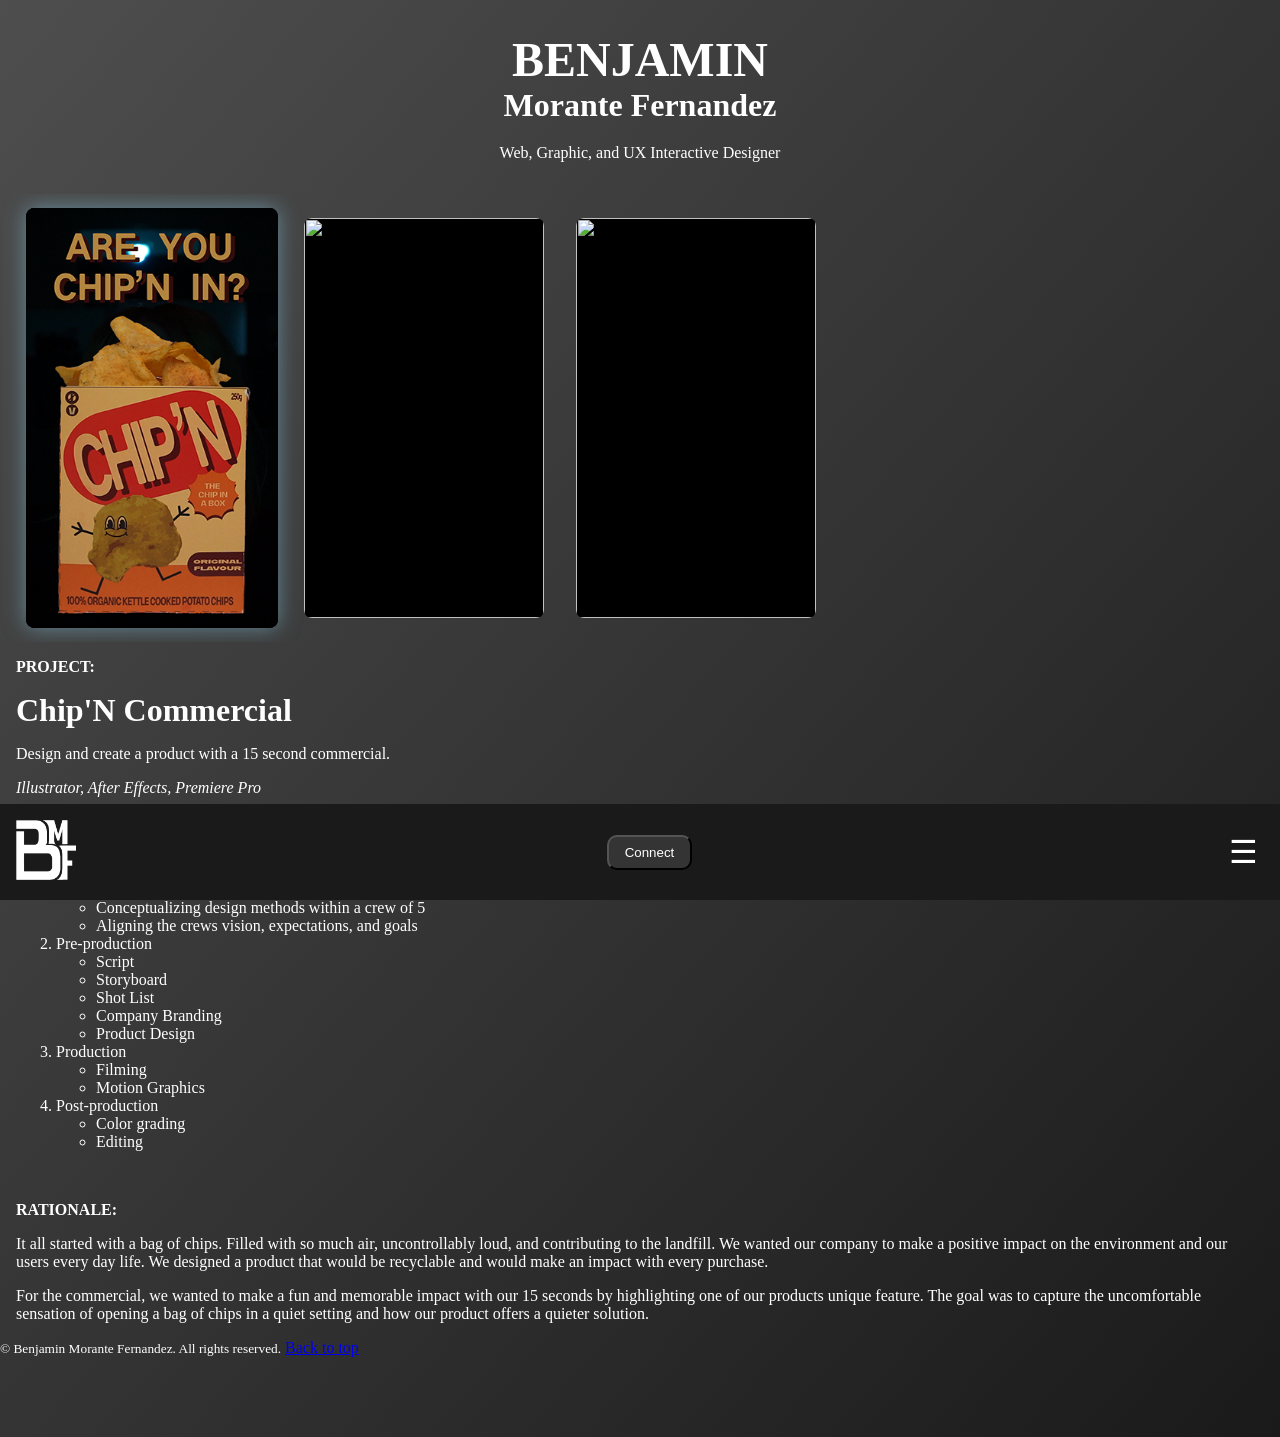
==== commit adb1f8fa: "Project Selections Added toggle for project selection styling Created JavaScript for switching conte" ====
--- a/index.html
+++ b/index.html
@@ -15,8 +15,7 @@
         <nav id="menu">
             <ul>
                 <li><a href="about-me.html">About Me</a></li>
-                <li><a href="contact.html">Contact</a></li>
-                <li><button>Accessibility</button></li>
+                <!-- <li><button>Accessibility</button></li> -->
             </ul>
         </nav>
         
@@ -26,6 +25,7 @@
         <button id="toggle">&#9776;</button>
         </div>
     </header>
+
     <main>
     <section id="contact-form">
         <dialog id="modal">
@@ -86,18 +86,18 @@
     </section>
 
     <section id="project-carousel"> 
-        <section class="project-card" id="storyhive" class="selected-project">
+       <!--  <section class="project-card" id="storyhive" class="selected-project">
             <div class="frontside">
                 <img src="assets/dice_and_destiny/Thumbnail.png" alt="Dice and Destiny: How to play tabletop roleplaying games"> 
-                <p class="status">Active</p>
+                <p class="status">Pending</p>
             </div>
             <div class="backside">
                 <h2>Storyhive Application</h2>
                 <p>Created an elevator pitch for a how-to series that focuses on tabletop roleplaying games. Created motion graphics, videography, and editing </p>
             </div>
-        </section>
-        
-        <section class="project-card" id="chipn">
+        </section> -->
+        
+        <section class="project-card selected-card" id="chipn">
             <div class="frontside">
                 <img src="assets/chipn/are-you-chipn-in.webp" alt="" width="240" height="400">
             </div>
@@ -107,7 +107,7 @@
             </div>
         </section>
         
-        <section class="project-card" id="pizza-form">
+      <!--   <section class="project-card" id="pizza-form">
             <div class="frontside">
                 <img src="assets/pizza_form/pizza-form_tablet.png" alt="Pizza ordering form" width="240" height="400">
             </div>
@@ -115,7 +115,7 @@
                 <h2>Pizza Ordering form</h2>
                 <p>Creating a Brand Logo, Graphic Elements, and a functional order form for a fictitous local pizza establishment</p>
             </div>
-        </section>
+        </section> -->
         
         <section class="project-card" id="brand-guideline">
             <div class="frontside">
@@ -129,12 +129,10 @@
                 <p>Delivered full guideline document with working files for mockups and standard file sizes for various usage</p>
             </div>
         </section>
-        <section class="project-card" id="Shangri-la-resort">
+
+        <section class="project-card" id="resort-website" >
             <div class="frontside">
                 <img src="https://placehold.co/240x400" alt="" width="240" height="400">
-                <video>
-                    <source src="assets/">
-                </video>
             </div>
             <div class="backside">
                 <h2>Shangri-la Beach Resort</h2>
@@ -146,31 +144,60 @@
     </section>
 
     <section id="selected-project">
-        <h1>Project</h1>
-        <h2 class="title">Title of the Project</h2>
-        <p class="synopsis">Lorem ipsum dolor sit amet consectetur, adipisicing elit. Architecto in nobis aut harum voluptatum saepe unde aliquam placeat excepturi nesciunt, eligendi officiis molestiae reprehenderit labore fugit id dolorum sed temporibus.lorem Lorem ipsum, dolor sit amet consectetur adipisicing elit. Doloremque quos nesciunt, veritatis numquam ea quis saepe aliquid eaque fugiat voluptas quibusdam impedit aspernatur corporis minima amet delectus necessitatibus maiores reiciendis.</p>
+        <h3>Project</h3>
+        <h4 class="title">Chip'N Commercial</h4>
+        <p class="synopsis">Design and create a product with a 15 second commercial.
+        </p> 
+        <p class="tools">
+        Illustrator, After Effects, Premiere Pro
+        </p>
+        <p class="role">
+        Product Design, Storyboard, Post-production</p>
         
         <h3>The Process</h3>
+        <ol class="process-list">
+            <li>Ideation
+                <ul>
+                    <li>Conceptualizing design methods within a crew of 5</li>
+                    <li>Aligning the crews vision, expectations, and goals </li>
+                </ul>
+            </li>
+            <li>Pre-production
+                <ul>
+                    <li>Script</li>
+                    <li>Storyboard</li>
+                    <li>Shot List</li>
+                    <li>Company Branding</li>
+                    <li>Product Design</li>
+                </ul>
+            </li>
+            <li>Production
+                <ul>
+                    <li>Filming</li>
+                    <li>Motion Graphics</li>
+                </ul>
+
+            </li>
+            <li>Post-production
+                <ul>
+                    <li>Color grading</li>
+                    <li>Editing</li>
+                </ul>
+            </li>
+        </ol>
+        <!-- Create a visual gallery that shows my work in progress. Perhaps another scrolling container for continuity. -->
         <img src="https://placehold.co/160x160" alt="">
-        <p>Lorem ipsum dolor sit amet consectetur, adipisicing elit. Architecto in nobis aut harum voluptatum saepe unde aliquam placeat excepturi nesciunt, eligendi officiis molestiae reprehenderit labore fugit id dolorum sed temporibus.lorem Lorem ipsum, dolor sit amet consectetur adipisicing elit. Doloremque quos nesciunt, veritatis numquam ea quis saepe aliquid eaque fugiat voluptas quibusdam impedit aspernatur corporis minima amet delectus necessitatibus maiores reiciendis.</p>
 
         <h3>Rationale</h3>
-        <p>Lorem ipsum dolor sit amet consectetur, adipisicing elit. Architecto in nobis aut harum voluptatum saepe unde aliquam placeat excepturi nesciunt, eligendi officiis molestiae reprehenderit labore fugit id dolorum sed temporibus.lorem Lorem ipsum, dolor sit amet consectetur adipisicing elit. Doloremque quos nesciunt, veritatis numquam ea quis saepe aliquid eaque fugiat voluptas quibusdam impedit aspernatur corporis minima amet delectus necessitatibus maiores reiciendis.</p>
-        
-    </section>
-
-        <!-- <section id="project-details">
-            <section id="P1">
-                <h2>Dice &amp; Destiny</h2>
-            </section>
-            <section id="P2">
-                <h2>Chip'N Commercial</h2>
-            </section>
-            <section id="P3">
-                <h2>Pizza Order Form</h2>
-            </section>
-        </section> -->
+        <p>It all started with a bag of chips. 
+        Filled with so much air, uncontrollably loud, and contributing to the landfill.
+        We wanted our company to make a positive impact on the environment and our users every day life. 
+        We designed a product that would be recyclable and would make an impact with every purchase.</p>
+
+        <p>For the commercial, we wanted to make a fun and memorable impact with our 15 seconds by highlighting one of  our products unique feature. The goal was to capture the uncomfortable sensation of opening a bag of chips in a quiet setting and how our product offers a quieter solution. </p>
+    </section>
     </main>
+
     <footer>
         <small>&copy; Benjamin Morante Fernandez. All rights reserved.</small>
         <a href="#">Back to top</a>
--- a/new-styles.css
+++ b/new-styles.css
@@ -186,12 +186,13 @@
     display: flex;
     gap: 2rem;
     width: 100vw;
-    height: fit-content;
+    height:28rem;
     padding-left: 2rem;
 
     overflow-x: scroll;
     overflow-y: hidden;
     scrollbar-width: none;
+    align-items: center;
 
     /* Defining Container */
     container-type: scroll-state;
@@ -211,11 +212,18 @@
     width: 15rem;
     height: 25rem;
     background-color: var(--dark-grey);
+    border-radius: 8px;
 
     position: relative;
 }
 .frontside{
     background-color: black;
+    height: inherit;
+    border-radius: 8px;
+    
+    img,video{
+        border-radius: 8px;
+    }
 }
 .backside{
     padding: 1rem;
@@ -240,9 +248,36 @@
     /* .frontside{
         display: none;
     } */
-    .backside{
+  /*   .backside{
         display: block
-    }
+    } */
+}
+
+.selected-card{
+    box-shadow: 0 0 20px rgba(135, 207, 235, 0.5);
+    transition: box-shadow 1s ease forwards;
+    transform: scale(105%);
+}
+
+/* ========= Selected Project Info Styling */
+#selected-project{
+    margin: 1rem;
+
+    h3{
+        text-transform: uppercase;
+        font-size: 1rem;
+    }
+    h3::after{
+        content: ":";
+    }
+    h4{
+        font-size: 2rem;
+        margin: 0;
+    }
+    .tools,.role{
+        font-style: italic;
+    }
+
 }
 
 
